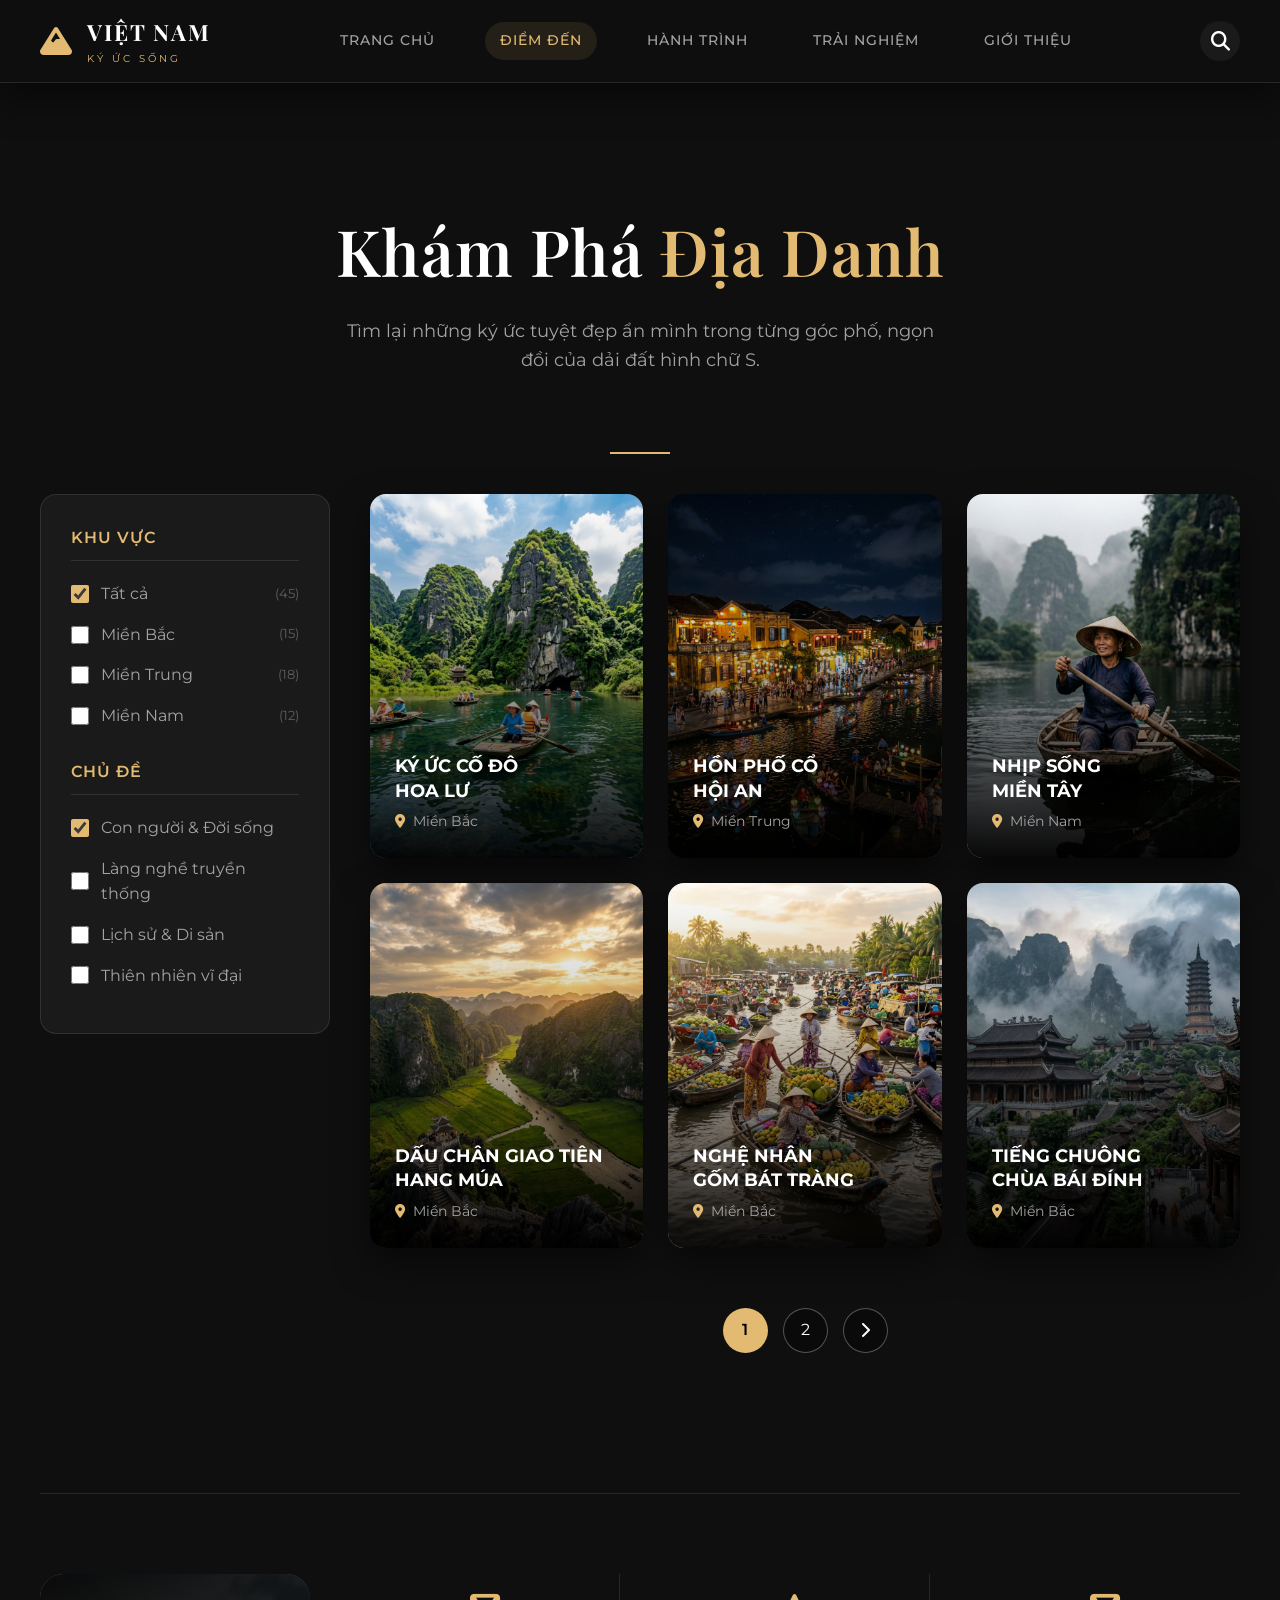
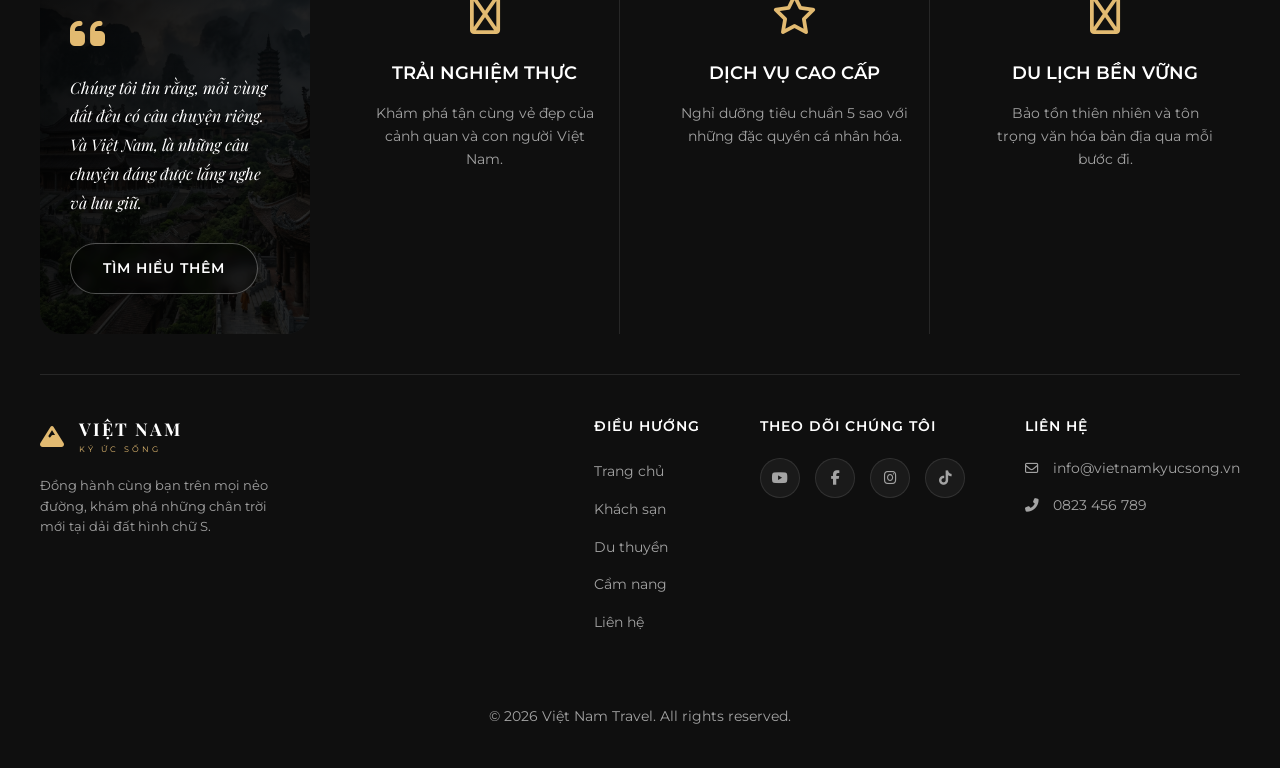
==== category.html @ fe4d3ed4 "first commit" ====
<!DOCTYPE html>
<html lang="vi">
<head>
    <meta charset="UTF-8">
    <meta name="viewport" content="width=device-width, initial-scale=1.0">
    <title>Khám Phá Địa Danh | Việt Nam Ký Ức Sống</title>
    <link rel="stylesheet" href="style.css">
    <link rel="stylesheet" href="https://cdnjs.cloudflare.com/ajax/libs/font-awesome/6.4.0/css/all.min.css">
</head>
<body>

    <!-- Navbar -->
    <header class="navbar scrolled">
        <a href="index.html" class="logo">
            <i class="fas fa-mountain" style="font-size: 2rem; color: var(--gold);"></i>
            <div class="logo-text">
                <span>VIỆT NAM</span>
                <span>KÝ ỨC SỐNG</span>
            </div>
        </a>
        <nav class="nav-links">
            <a href="index.html">Trang Chủ</a>
            <a href="category.html" class="active">Điểm Đến</a>
            <a href="#">Hành Trình</a>
            <a href="#">Trải Nghiệm</a>
            <a href="#">Giới Thiệu</a>
        </nav>
        <div class="search-container">
            <input type="text" class="search-input" id="searchInput" placeholder="Tìm kiếm điểm đến...">
            <div class="nav-search" onclick="toggleSearch()">
                <i class="fas fa-search"></i>
            </div>
        </div>
        <button class="hamburger" onclick="toggleMenu()">
            <span></span>
            <span></span>
            <span></span>
        </button>
    </header>

    <!-- Mobile Overlay Nav -->
    <div class="mobile-overlay" id="mobileOverlay">
        <nav>
            <a href="index.html">Trang Chủ</a>
            <a href="category.html" class="active">Điểm Đến</a>
            <a href="#">Hành Trình</a>
            <a href="#">Trải Nghiệm</a>
            <a href="#">Giới Thiệu</a>
        </nav>
    </div>

    <!-- Page Header -->
    <section class="page-header">
        <div class="container">
            <h1 class="font-serif">Khám Phá <span class="text-gold">Địa Danh</span></h1>
            <p style="color: var(--text-muted); font-size: 1.1rem; max-width: 600px; margin: 0 auto;">Tìm lại những ký ức tuyệt đẹp ẩn mình trong từng góc phố, ngọn đồi của dải đất hình chữ S.</p>
        </div>
    </section>

    <!-- Main Content -->
    <section class="section" style="padding-top: 40px;">
        <div class="container category-layout" style="display: flex; gap: 40px; position: relative;">
            
            <!-- Sidebar -->
            <div style="width: 25%;">
                <aside class="filter-sidebar">
                    <div class="filter-group">
                        <h4>Khu Vực</h4>
                        <label><input type="checkbox" checked> Tất cả <span style="margin-left: auto; font-size: 0.8rem; opacity: 0.5;">(45)</span></label>
                        <label><input type="checkbox"> Miền Bắc <span style="margin-left: auto; font-size: 0.8rem; opacity: 0.5;">(15)</span></label>
                        <label><input type="checkbox"> Miền Trung <span style="margin-left: auto; font-size: 0.8rem; opacity: 0.5;">(18)</span></label>
                        <label><input type="checkbox"> Miền Nam <span style="margin-left: auto; font-size: 0.8rem; opacity: 0.5;">(12)</span></label>
                    </div>

                    <div class="filter-group" style="margin-bottom: 0;">
                        <h4>Chủ Đề</h4>
                        <label><input type="checkbox" checked> Con người & Đời sống</label>
                        <label><input type="checkbox"> Làng nghề truyền thống</label>
                        <label><input type="checkbox"> Lịch sử & Di sản</label>
                        <label><input type="checkbox"> Thiên nhiên vĩ đại</label>
                    </div>
                </aside>
            </div>

            <!-- Grid -->
            <div style="width: 75%;">
                <div class="grid-4" style="grid-template-columns: repeat(3, 1fr);">
                    
                    <!-- Card 1 -->
                    <div class="card" onclick="window.location.href='single.html'">
                        <div class="card-img">
                            <img src="assets/images/ninhbinh.png" alt="Ninh Bình">
                        </div>
                        <div class="card-overlay">
                            <h3 class="card-title">Ký Ức Cố Đô<br>Hoa Lư</h3>
                            <div class="card-meta"><i class="fas fa-map-marker-alt"></i> Miền Bắc</div>
                        </div>
                    </div>

                    <!-- Card 2 -->
                    <div class="card" onclick="window.location.href='single.html'">
                        <div class="card-img">
                            <img src="assets/images/hoian.png" alt="Hội An">
                        </div>
                        <div class="card-overlay">
                            <h3 class="card-title">Hồn Phố Cổ<br>Hội An</h3>
                            <div class="card-meta"><i class="fas fa-map-marker-alt"></i> Miền Trung</div>
                        </div>
                    </div>

                    <!-- Card 3 -->
                    <div class="card" onclick="window.location.href='single.html'">
                        <div class="card-img">
                            <img src="assets/images/boat.png" alt="Sông Nước">
                        </div>
                        <div class="card-overlay">
                            <h3 class="card-title">Nhịp Sống<br>Miền Tây</h3>
                            <div class="card-meta"><i class="fas fa-map-marker-alt"></i> Miền Nam</div>
                        </div>
                    </div>

                    <!-- Card 4 -->
                    <div class="card" onclick="window.location.href='single.html'">
                        <div class="card-img">
                            <img src="assets/images/hangmua.png" alt="Hang Múa">
                        </div>
                        <div class="card-overlay">
                            <h3 class="card-title">Dấu Chân Giao Tiên<br>Hang Múa</h3>
                            <div class="card-meta"><i class="fas fa-map-marker-alt"></i> Miền Bắc</div>
                        </div>
                    </div>

                    <!-- Card 5 -->
                    <div class="card" onclick="window.location.href='single.html'">
                        <div class="card-img">
                            <img src="assets/images/mekong.png" alt="Mekong">
                        </div>
                        <div class="card-overlay">
                            <h3 class="card-title">Nghệ Nhân<br>Gốm Bát Tràng</h3>
                            <div class="card-meta"><i class="fas fa-map-marker-alt"></i> Miền Bắc</div>
                        </div>
                    </div>

                    <!-- Card 6 -->
                    <div class="card" onclick="window.location.href='single.html'">
                        <div class="card-img">
                            <img src="assets/images/baidinh.png" alt="Bái Đính">
                        </div>
                        <div class="card-overlay">
                            <h3 class="card-title">Tiếng Chuông<br>Chùa Bái Đính</h3>
                            <div class="card-meta"><i class="fas fa-map-marker-alt"></i> Miền Bắc</div>
                        </div>
                    </div>

                </div>

                <!-- Pagination -->
                <div style="margin-top: 60px; display: flex; justify-content: center; gap: 15px;">
                    <a href="#" style="width: 45px; height: 45px; display: flex; align-items: center; justify-content: center; background: var(--gold); color: #000; border-radius: 50%; font-weight: 600; font-family: 'Montserrat';">1</a>
                    <a href="#" class="btn-outline" style="width: 45px; height: 45px; display: flex; align-items: center; justify-content: center; border-radius: 50%; padding: 0;">2</a>
                    <a href="#" class="btn-outline" style="width: 45px; height: 45px; display: flex; align-items: center; justify-content: center; border-radius: 50%; padding: 0;"><i class="fas fa-chevron-right"></i></a>
                </div>
            </div>
        </div>
    </section>

    <!-- Footer Area -->
    <footer class="container">
        <!-- Top Footer Grid -->
        <div class="footer-top">
            <div class="quote-box">
                <div class="quote-bg"><img src="assets/images/baidinh.png" alt="Bg"></div>
                <div class="quote-overlay"></div>
                <i class="fas fa-quote-left"></i>
                <p>Chúng tôi tin rằng, mỗi vùng đất đều có câu chuyện riêng. Và Việt Nam, là những câu chuyện đáng được lắng nghe và lưu giữ.</p>
                <a href="#" class="btn btn-outline" style="align-self: flex-start; border-radius: 50px;">TÌM HIỂU THÊM</a>
            </div>
            <div class="feature-col">
                <i class="fas fa-map-marked-alt"></i>
                <h4>TRẢI NGHIỆM THỰC</h4>
                <p>Khám phá tận cùng vẻ đẹp của cảnh quan và con người Việt Nam.</p>
            </div>
            <div class="feature-col">
                <i class="fas fa-star"></i>
                <h4>DỊCH VỤ CAO CẤP</h4>
                <p>Nghỉ dưỡng tiêu chuẩn 5 sao với những đặc quyền cá nhân hóa.</p>
            </div>
            <div class="feature-col">
                <i class="fas fa-leaf"></i>
                <h4>DU LỊCH BỀN VỮNG</h4>
                <p>Bảo tồn thiên nhiên và tôn trọng văn hóa bản địa qua mỗi bước đi.</p>
            </div>
        </div>

        <!-- Bottom Footer Nav -->
        <div class="footer-bottom">
            <div>
                <a href="index.html" class="logo" style="margin-bottom: 20px;">
                    <i class="fas fa-mountain" style="font-size: 1.5rem; color: var(--gold);"></i>
                    <div class="logo-text">
                        <span style="font-size: 1.1rem;">VIỆT NAM</span>
                        <span style="font-size: 0.5rem;">KÝ ỨC SỐNG</span>
                    </div>
                </a>
                <p style="font-size: 0.8rem; color: var(--text-muted); max-width: 250px;">Đồng hành cùng bạn trên mọi nẻo đường, khám phá những chân trời mới tại dải đất hình chữ S.</p>
            </div>
            
            <div class="footer-nav">
                <div class="footer-col">
                    <h5>ĐIỀU HƯỚNG</h5>
                    <ul>
                        <li><a href="#">Trang chủ</a></li>
                        <li><a href="#">Khách sạn</a></li>
                        <li><a href="#">Du thuyền</a></li>
                        <li><a href="#">Cẩm nang</a></li>
                        <li><a href="#">Liên hệ</a></li>
                    </ul>
                </div>
                <div class="footer-col">
                    <h5>THEO DÕI CHÚNG TÔI</h5>
                    <div class="social-nav">
                        <a href="#"><i class="fab fa-youtube"></i></a>
                        <a href="#"><i class="fab fa-facebook-f"></i></a>
                        <a href="#"><i class="fab fa-instagram"></i></a>
                        <a href="#"><i class="fab fa-tiktok"></i></a>
                    </div>
                </div>
                <div class="footer-col">
                    <h5>LIÊN HỆ</h5>
                    <ul style="font-size: 0.85rem; color: var(--text-muted);">
                        <li style="margin-bottom: 15px;"><i class="far fa-envelope" style="margin-right: 10px;"></i> info@vietnamkyucsong.vn</li>
                        <li><i class="fas fa-phone-alt" style="margin-right: 10px;"></i> 0823 456 789</li>
                    </ul>
                </div>
            </div>
        </div>

        <div class="copyright">
            &copy; 2026 Việt Nam Travel. All rights reserved.
        </div>
    </footer>

    <script>
        function toggleSearch() {
            const input = document.getElementById('searchInput');
            input.classList.toggle('active');
            if(input.classList.contains('active')) {
                input.focus();
            }
        }

        function toggleMenu() {
            const hamburger = document.querySelector('.hamburger');
            const overlay = document.getElementById('mobileOverlay');
            hamburger.classList.toggle('active');
            overlay.classList.toggle('active');
            document.body.style.overflow = overlay.classList.contains('active') ? 'hidden' : '';
        }
    </script>
</body>
</html>
---- style.css ----
@import url('https://fonts.googleapis.com/css2?family=Montserrat:wght@300;400;500;600;700&family=Playfair+Display:ital,wght@0,400;0,500;0,600;0,700;1,400&display=swap');

:root {
    --bg-dark: #0f0f0f;
    --bg-surface: #1a1a1a;
    --bg-card: #222222;
    --gold: #e2ba71;
    --gold-hover: #c49d59;
    --text-main: #ffffff;
    --text-muted: #a3a3a3;
    --border: rgba(255, 255, 255, 0.1);
    --radius-lg: 24px;
    --radius-md: 16px;
    --radius-sm: 8px;
    --shadow-glow: 0 10px 40px rgba(226, 186, 113, 0.15);
    --shadow-soft: 0 15px 35px rgba(0,0,0,0.5);
    --transition: all 0.4s cubic-bezier(0.16, 1, 0.3, 1);
}

* {
    margin: 0;
    padding: 0;
    box-sizing: border-box;
}

body {
    font-family: 'Montserrat', sans-serif;
    background-color: var(--bg-dark);
    color: var(--text-main);
    line-height: 1.6;
    overflow-x: hidden;
}

/* Typography */
h1, h2, h3, h4, h5, h6 {
    font-family: 'Playfair Display', serif;
    font-weight: 600;
}

.font-serif {
    font-family: 'Playfair Display', serif;
}

.text-gold {
    color: var(--gold);
}

a {
    text-decoration: none;
    color: inherit;
    transition: var(--transition);
}

img {
    max-width: 100%;
    display: block;
    object-fit: cover;
}

.container {
    max-width: 1400px;
    margin: 0 auto;
    padding: 0 40px;
}

/* Buttons */
.btn {
    display: inline-flex;
    align-items: center;
    justify-content: center;
    gap: 10px;
    padding: 14px 32px;
    font-size: 0.85rem;
    font-weight: 600;
    font-family: 'Montserrat', sans-serif;
    letter-spacing: 1px;
    text-transform: uppercase;
    cursor: pointer;
    transition: var(--transition);
    border-radius: 50px; /* Softer radius */
}

.btn-solid {
    background-color: var(--gold);
    color: #000;
    border: 1px solid var(--gold);
    box-shadow: 0 8px 20px rgba(226, 186, 113, 0.2);
}

.btn-solid:hover {
    background-color: var(--gold-hover);
    border-color: var(--gold-hover);
    transform: translateY(-3px);
    box-shadow: 0 12px 25px rgba(226, 186, 113, 0.4);
}

.btn-outline {
    background-color: rgba(0,0,0,0.3);
    backdrop-filter: blur(5px);
    color: var(--text-main);
    border: 1px solid rgba(255,255,255,0.3);
}

.btn-outline:hover {
    border-color: var(--gold);
    color: var(--gold);
    transform: translateY(-3px);
}

/* Navbar */
.navbar {
    position: absolute;
    top: 0;
    left: 0;
    width: 100%;
    padding: 30px 40px;
    display: flex;
    justify-content: space-between;
    align-items: center;
    z-index: 100;
    transition: var(--transition);
}

.navbar.scrolled {
    position: fixed;
    background: rgba(15, 15, 15, 0.95);
    backdrop-filter: blur(10px);
    padding: 15px 40px;
    border-bottom: 1px solid var(--border);
    box-shadow: var(--shadow-soft);
}

.logo {
    display: flex;
    align-items: center;
    gap: 15px;
}

.logo-text {
    display: flex;
    flex-direction: column;
}

.logo-text span:first-child {
    font-family: 'Playfair Display', serif;
    font-size: 1.4rem;
    font-weight: 700;
    letter-spacing: 2px;
}

.logo-text span:last-child {
    font-size: 0.65rem;
    text-transform: uppercase;
    letter-spacing: 3px;
    color: var(--gold);
}

.nav-links {
    display: flex;
    gap: 35px;
    align-items: center;
}

.nav-links a {
    font-size: 0.85rem;
    font-weight: 500;
    text-transform: uppercase;
    letter-spacing: 1px;
    color: var(--text-muted);
    position: relative;
    padding: 8px 15px;
    border-radius: 20px;
    transition: var(--transition);
}

.nav-links a:hover, .nav-links a.active {
    color: var(--gold);
    background: rgba(226, 186, 113, 0.1);
}

.nav-search {
    color: var(--text-main);
    font-size: 1.2rem;
    cursor: pointer;
    width: 40px;
    height: 40px;
    display: flex;
    align-items: center;
    justify-content: center;
    border-radius: 50%;
    background: rgba(255,255,255,0.05);
    transition: var(--transition);
    z-index: 2;
}

.nav-search:hover {
    background: var(--gold);
    color: #000;
}

.search-container {
    display: flex;
    align-items: center;
    position: relative;
}

.search-input {
    width: 0;
    opacity: 0;
    visibility: hidden;
    padding: 0;
    border: none;
    border-bottom: 1px solid var(--gold);
    background: transparent;
    color: var(--text-main);
    font-family: 'Montserrat', sans-serif;
    font-size: 0.9rem;
    transition: all 0.4s cubic-bezier(0.16, 1, 0.3, 1);
    outline: none;
    position: absolute;
    right: 50px; /* Expand from right to left */
}

.search-input.active {
    width: 250px;
    opacity: 1;
    visibility: visible;
    padding: 5px 10px;
}

.search-input::placeholder {
    color: rgba(255, 255, 255, 0.5);
}

/* Hero Section */
.hero {
    height: 100vh;
    position: relative;
    display: flex;
    align-items: center;
}

.hero-bg {
    position: absolute;
    inset: 0;
    width: 100%;
    height: 100%;
}

.hero-bg img {
    width: 100%;
    height: 100%;
    object-fit: cover;
}

.hero-overlay {
    position: absolute;
    inset: 0;
    background: linear-gradient(to right, rgba(0,0,0,0.8) 0%, rgba(0,0,0,0.3) 50%, transparent 100%),
                linear-gradient(to top, var(--bg-dark) 0%, transparent 20%);
}

.hero-content {
    position: relative;
    z-index: 10;
    max-width: 700px;
}

.hero-content h1 {
    font-size: clamp(3rem, 6vw, 4.5rem);
    line-height: 1.1;
    margin-bottom: 20px;
    letter-spacing: 2px;
    text-shadow: 0 10px 30px rgba(0,0,0,0.5);
}

.hero-content p {
    font-size: 1.15rem;
    color: var(--text-muted);
    margin-bottom: 40px;
    max-width: 500px;
    line-height: 1.8;
}

.hero-indicators {
    position: absolute; 
    bottom: 30px; 
    left: 50%; 
    transform: translateX(-50%); 
    display: flex; 
    gap: 12px; 
    z-index: 10;
    align-items: center;
}

.dot {
    width: 8px; 
    height: 8px; 
    background: var(--text-muted); 
    border-radius: 50%; 
    cursor: pointer;
    transition: var(--transition);
}

.dot.active {
    width: 30px; 
    height: 6px; 
    background: var(--gold); 
    border-radius: 3px;
}

/* Section Common */
.section {
    padding: 80px 0;
}

.section-header {
    display: flex;
    justify-content: space-between;
    align-items: flex-end;
    margin-bottom: 40px;
}

.section-title {
    font-family: 'Montserrat', sans-serif;
    font-size: 1.2rem;
    font-weight: 600;
    text-transform: uppercase;
    letter-spacing: 1px;
}

.view-all {
    font-size: 0.85rem;
    color: var(--text-muted);
    display: flex;
    align-items: center;
    gap: 8px;
    text-transform: uppercase;
    letter-spacing: 1px;
}

.view-all:hover {
    color: var(--gold);
}

/* Card Grids */
.scroll-container {
    display: flex;
    overflow-x: auto;
    scroll-snap-type: x mandatory;
    scroll-behavior: smooth;
    gap: 25px;
    padding-bottom: 20px;
    scrollbar-width: none; /* Firefox */
}

.scroll-container::-webkit-scrollbar {
    display: none; /* Chrome */
}

.scroll-container > * {
    flex: 0 0 calc(33.333% - 17px);
    scroll-snap-align: start;
}

.scroll-container.grid-5 {
    display: flex;
}

.grid-5.scroll-container > * {
    flex: 0 0 calc(25% - 19px);
}

.grid-4 {
    display: grid;
    grid-template-columns: repeat(4, 1fr);
    gap: 25px;
}

.grid-5 {
    display: grid;
    grid-template-columns: repeat(5, 1fr);
    gap: 20px;
}

.card {
    position: relative;
    border-radius: var(--radius-md);
    overflow: hidden;
    cursor: pointer;
    box-shadow: var(--shadow-soft);
    transition: var(--transition);
}

.card-img {
    aspect-ratio: 3/4;
    width: 100%;
}

.card-img img {
    width: 100%;
    height: 100%;
    object-fit: cover;
    transition: transform 1s ease;
}

.card:hover {
    transform: translateY(-10px);
    box-shadow: var(--shadow-glow);
    border: 1px solid rgba(226, 186, 113, 0.3);
}

.card:hover .card-img img {
    transform: scale(1.08);
}

.card-overlay {
    position: absolute;
    inset: 0;
    background: linear-gradient(to top, rgba(0,0,0,0.95) 0%, rgba(0,0,0,0.2) 60%, transparent 100%);
    display: flex;
    flex-direction: column;
    justify-content: flex-end;
    padding: 25px;
    transition: var(--transition);
}

.card-title {
    font-family: 'Montserrat', sans-serif;
    font-size: 1.1rem;
    font-weight: 700;
    text-transform: uppercase;
    margin-bottom: 8px;
    line-height: 1.4;
}

.card-meta {
    font-size: 0.85rem;
    color: var(--text-muted);
    display: flex;
    align-items: center;
    gap: 8px;
}

.card-meta i {
    color: var(--gold);
}

/* Category Page Specific */
.filter-sidebar {
    background: var(--bg-surface);
    border: 1px solid var(--border);
    border-radius: var(--radius-md);
    padding: 30px;
    position: sticky;
    top: 120px;
}

.filter-group {
    margin-bottom: 30px;
}

.filter-group h4 {
    font-family: 'Montserrat', sans-serif;
    font-size: 1rem;
    text-transform: uppercase;
    letter-spacing: 1px;
    margin-bottom: 20px;
    color: var(--gold);
    border-bottom: 1px solid var(--border);
    padding-bottom: 10px;
}

.filter-group label {
    display: flex;
    align-items: center;
    gap: 12px;
    margin-bottom: 15px;
    color: var(--text-muted);
    cursor: pointer;
    transition: var(--transition);
}

.filter-group label:hover {
    color: var(--text-main);
}

.filter-group input {
    accent-color: var(--gold);
    width: 18px;
    height: 18px;
}

/* Horizontal Video Cards */
.video-card {
    position: relative;
    border-radius: var(--radius-md);
    overflow: hidden;
    cursor: pointer;
    box-shadow: var(--shadow-soft);
    border: 1px solid transparent;
    transition: var(--transition);
}

.video-img {
    aspect-ratio: 16/9;
    width: 100%;
    position: relative;
}

.video-img img {
    width: 100%;
    height: 100%;
    transition: transform 0.8s ease;
}

.video-card:hover {
    transform: translateY(-8px);
    border-color: rgba(226, 186, 113, 0.3);
    box-shadow: var(--shadow-glow);
}

.video-card:hover .video-img img {
    transform: scale(1.05);
}

.time-badge {
    position: absolute;
    top: 15px;
    right: 15px;
    background: rgba(0,0,0,0.8);
    backdrop-filter: blur(5px);
    padding: 6px 12px;
    font-size: 0.75rem;
    border-radius: 20px;
    color: var(--gold);
    font-weight: 600;
}

.video-overlay {
    position: absolute;
    inset: 0;
    background: linear-gradient(to top, rgba(0,0,0,0.95) 0%, rgba(0,0,0,0.4) 50%, transparent 100%);
    display: flex;
    flex-direction: column;
    justify-content: flex-end;
    padding: 20px;
}

.video-title {
    font-size: 1rem;
    font-weight: 600;
    margin-bottom: 8px;
    line-height: 1.4;
}

.video-stats {
    display: flex;
    justify-content: space-between;
    font-size: 0.8rem;
    color: var(--text-muted);
}

/* Footer Quote Block */
.footer-top {
    display: grid;
    grid-template-columns: 1fr 1fr 1fr 1fr;
    gap: 40px;
    padding: 80px 0 40px;
    border-top: 1px solid var(--border);
    margin-top: 60px;
}

.quote-box {
    position: relative;
    grid-column: span 1;
    border-radius: var(--radius-lg);
    overflow: hidden;
    padding: 40px 30px;
    display: flex;
    flex-direction: column;
    justify-content: center;
    min-height: 300px;
}

.quote-bg {
    position: absolute;
    inset: 0;
    z-index: -2;
}

.quote-bg img {
    width: 100%;
    height: 100%;
    object-fit: cover;
    opacity: 0.5;
}

.quote-overlay {
    position: absolute;
    inset: 0;
    background: linear-gradient(135deg, rgba(0,0,0,0.9) 0%, rgba(0,0,0,0.5) 100%);
    z-index: -1;
}

.quote-box i {
    color: var(--gold);
    font-size: 2.5rem;
    margin-bottom: 20px;
}

.quote-box p {
    font-size: 1rem;
    line-height: 1.8;
    margin-bottom: 25px;
    font-family: 'Playfair Display', serif;
    font-style: italic;
}

.feature-col {
    display: flex;
    flex-direction: column;
    align-items: center;
    text-align: center;
    padding: 20px;
    border-right: 1px solid var(--border);
}

.feature-col:last-child {
    border-right: none;
}

.feature-col i {
    font-size: 2.5rem;
    color: var(--gold);
    margin-bottom: 25px;
    font-weight: 300;
}

.feature-col h4 {
    font-family: 'Montserrat', sans-serif;
    font-size: 1.1rem;
    text-transform: uppercase;
    margin-bottom: 15px;
}

.feature-col p {
    font-size: 0.9rem;
    color: var(--text-muted);
    line-height: 1.6;
}

/* Footer Bottom */
.footer-bottom {
    display: flex;
    justify-content: space-between;
    padding: 40px 0;
    border-top: 1px solid var(--border);
}

.footer-nav {
    display: flex;
    gap: 60px;
}

.footer-col h5 {
    font-family: 'Montserrat', sans-serif;
    font-size: 0.9rem;
    text-transform: uppercase;
    margin-bottom: 20px;
    color: var(--text-main);
    letter-spacing: 1px;
}

.footer-col ul {
    list-style: none;
}

.footer-col ul li {
    margin-bottom: 12px;
}

.footer-col a {
    font-size: 0.9rem;
    color: var(--text-muted);
}

.footer-col a:hover {
    color: var(--gold);
    padding-left: 5px;
}

.social-nav {
    display: flex;
    gap: 15px;
}

.social-nav a {
    width: 40px;
    height: 40px;
    border-radius: 50%;
    border: 1px solid var(--border);
    display: flex;
    align-items: center;
    justify-content: center;
    color: var(--text-muted);
    background: var(--bg-surface);
}

.social-nav a:hover {
    border-color: var(--gold);
    color: var(--bg-dark);
    background: var(--gold);
    transform: translateY(-3px);
}

.copyright {
    text-align: center;
    padding: 20px 0 40px;
    font-size: 0.85rem;
    color: var(--text-muted);
}

/* Page Header (Category/Single) */
.page-header {
    padding: 200px 0 80px;
    text-align: center;
    position: relative;
}

.page-header::before {
    content: '';
    position: absolute;
    bottom: 0;
    left: 50%;
    transform: translateX(-50%);
    width: 60px;
    height: 2px;
    background: var(--gold);
}

.page-header h1 {
    font-size: clamp(3rem, 5vw, 4rem);
    margin-bottom: 15px;
    letter-spacing: 1px;
}

.article-body {
    max-width: 800px;
    margin: 80px auto;
    font-size: 1.15rem;
    line-height: 1.8;
}

.article-body p {
    margin-bottom: 30px;
    color: #e5e5e5;
}

.article-body img {
    margin: 50px 0;
    border-radius: var(--radius-md);
    box-shadow: var(--shadow-soft);
}

.drop-cap {
    float: left;
    font-size: 5rem;
    line-height: 0.8;
    padding-right: 20px;
    padding-top: 10px;
    font-family: 'Playfair Display', serif;
    color: var(--gold);
}

/* Slider arrows overlay */
.nav-arrow {
    position: absolute;
    right: -25px;
    top: 50%;
    transform: translateY(-50%);
    width: 50px;
    height: 50px;
    border-radius: 50%;
    border: 1px solid var(--border);
    background: rgba(26, 26, 26, 0.8);
    backdrop-filter: blur(5px);
    display: flex;
    align-items: center;
    justify-content: center;
    z-index: 10;
    cursor: pointer;
    transition: var(--transition);
}

.nav-arrow.left {
    right: auto;
    left: -25px;
}

.nav-arrow:hover {
    border-color: var(--gold);
    color: var(--gold);
    background: var(--bg-dark);
    box-shadow: var(--shadow-glow);
}

/* =============================================
   MOBILE HAMBURGER MENU
   ============================================= */
.hamburger {
    display: none;
    flex-direction: column;
    justify-content: center;
    gap: 5px;
    width: 40px;
    height: 40px;
    cursor: pointer;
    z-index: 1001;
    background: none;
    border: none;
    padding: 8px;
}

.hamburger span {
    display: block;
    width: 24px;
    height: 2px;
    background: var(--text-main);
    border-radius: 2px;
    transition: var(--transition);
}

.hamburger.active span:nth-child(1) {
    transform: rotate(45deg) translate(5px, 5px);
}

.hamburger.active span:nth-child(2) {
    opacity: 0;
}

.hamburger.active span:nth-child(3) {
    transform: rotate(-45deg) translate(5px, -5px);
}

/* Mobile Overlay Nav */
.mobile-overlay {
    display: none;
    position: fixed;
    inset: 0;
    background: rgba(15, 15, 15, 0.97);
    backdrop-filter: blur(20px);
    z-index: 999;
    opacity: 0;
    visibility: hidden;
    transition: opacity 0.4s ease, visibility 0.4s ease;
}

.mobile-overlay.active {
    opacity: 1;
    visibility: visible;
}

.mobile-overlay nav {
    display: flex;
    flex-direction: column;
    align-items: center;
    justify-content: center;
    height: 100%;
    gap: 10px;
}

.mobile-overlay nav a {
    font-size: 1.3rem;
    font-weight: 500;
    text-transform: uppercase;
    letter-spacing: 2px;
    color: var(--text-muted);
    padding: 15px 30px;
    border-radius: 12px;
    transition: var(--transition);
}

.mobile-overlay nav a:hover,
.mobile-overlay nav a.active {
    color: var(--gold);
    background: rgba(226, 186, 113, 0.1);
}

/* =============================================
   RESPONSIVE — TABLET (max-width: 1024px)
   ============================================= */
@media (max-width: 1024px) {
    .container {
        padding: 0 30px;
    }

    /* Navbar */
    .navbar {
        padding: 20px 30px;
    }

    .navbar.scrolled {
        padding: 12px 30px;
    }

    .nav-links {
        display: none;
    }

    .hamburger,
    .mobile-overlay {
        display: flex;
    }

    /* Hero */
    .hero-content h1 {
        font-size: clamp(2.5rem, 5vw, 3.5rem);
    }

    .hero-content p {
        font-size: 1rem;
    }

    .hero-buttons {
        flex-direction: column;
        gap: 12px;
    }

    .hero-buttons .btn {
        width: 100%;
        max-width: 280px;
    }

    /* Scroll Containers */
    .scroll-container > * {
        flex: 0 0 calc(50% - 13px);
    }

    .grid-5.scroll-container > * {
        flex: 0 0 calc(33.333% - 17px);
    }

    /* Static Grids */
    .grid-4 {
        grid-template-columns: repeat(2, 1fr);
    }

    .grid-5:not(.scroll-container) {
        grid-template-columns: repeat(3, 1fr);
    }

    /* Nav Arrows */
    .nav-arrow {
        width: 40px;
        height: 40px;
        right: -15px;
    }

    .nav-arrow.left {
        left: -15px;
    }

    /* Category Page: sidebar + grid layout */
    .category-layout {
        flex-direction: column !important;
    }

    .category-layout > div:first-child {
        width: 100% !important;
    }

    .category-layout > div:last-child {
        width: 100% !important;
    }

    .filter-sidebar {
        position: static;
        display: flex;
        flex-wrap: wrap;
        gap: 30px;
    }

    .filter-sidebar .filter-group {
        flex: 1;
        min-width: 200px;
        margin-bottom: 0;
    }

    /* Footer */
    .footer-top {
        grid-template-columns: 1fr 1fr;
        gap: 30px;
    }

    .quote-box {
        grid-column: span 2;
    }

    .feature-col:nth-child(4) {
        border-right: none;
    }

    /* Section */
    .section {
        padding: 60px 0;
    }

    /* Single Page */
    .article-body {
        margin: 60px auto;
        padding: 0 10px;
    }

    .page-header {
        padding: 160px 0 60px;
    }
}

/* =============================================
   RESPONSIVE — MOBILE (max-width: 768px)
   ============================================= */
@media (max-width: 768px) {
    .container {
        padding: 0 20px;
    }

    /* Navbar */
    .navbar {
        padding: 15px 20px;
    }

    .navbar.scrolled {
        padding: 10px 20px;
    }

    .search-container {
        display: none;
    }

    .logo-text span:first-child {
        font-size: 1.1rem;
    }

    .logo i {
        font-size: 1.5rem !important;
    }

    /* Hero */
    .hero {
        height: 85vh;
    }

    .hero-content {
        padding-bottom: 60px;
    }

    .hero-content h1 {
        font-size: clamp(2rem, 8vw, 3rem);
        margin-bottom: 15px;
    }

    .hero-content p {
        font-size: 0.95rem;
        margin-bottom: 30px;
        max-width: 100%;
    }

    .hero-overlay {
        background: linear-gradient(to right, rgba(0,0,0,0.85) 0%, rgba(0,0,0,0.5) 70%, rgba(0,0,0,0.3) 100%),
                    linear-gradient(to top, var(--bg-dark) 0%, transparent 25%);
    }

    .btn {
        padding: 12px 24px;
        font-size: 0.8rem;
    }

    /* Section */
    .section {
        padding: 50px 0;
    }

    .section-header {
        margin-bottom: 25px;
    }

    .section-title {
        font-size: 1rem;
    }

    .view-all {
        font-size: 0.75rem;
    }

    /* Scroll Containers — show 1.5 cards */
    .scroll-container {
        gap: 15px;
        margin: 0 -20px;
        padding: 0 20px 15px;
    }

    .scroll-container > * {
        flex: 0 0 calc(75% - 8px);
    }

    .grid-5.scroll-container > * {
        flex: 0 0 calc(55% - 8px);
    }

    /* Hide nav arrows on mobile (use swipe) */
    .nav-arrow {
        display: none;
    }

    /* Static Grids */
    .grid-4 {
        grid-template-columns: repeat(2, 1fr);
        gap: 15px;
    }

    .grid-5:not(.scroll-container) {
        grid-template-columns: repeat(2, 1fr);
        gap: 15px;
    }

    /* Cards */
    .card-overlay {
        padding: 18px;
    }

    .card-title {
        font-size: 0.95rem;
    }

    .card-meta {
        font-size: 0.75rem;
    }

    /* Video Cards */
    .video-title {
        font-size: 0.9rem;
    }

    .video-stats {
        font-size: 0.75rem;
    }

    /* Category Page */
    .filter-sidebar {
        padding: 20px;
        border-radius: var(--radius-sm);
    }

    .filter-sidebar .filter-group {
        min-width: 150px;
    }

    .category-layout .grid-4 {
        grid-template-columns: repeat(2, 1fr) !important;
    }

    /* Footer */
    .footer-top {
        grid-template-columns: 1fr;
        gap: 25px;
        padding: 50px 0 30px;
    }

    .quote-box {
        grid-column: span 1;
        min-height: 250px;
    }

    .feature-col {
        border-right: none;
        border-bottom: 1px solid var(--border);
        padding: 25px 0;
    }

    .feature-col:last-child {
        border-bottom: none;
    }

    .feature-col i {
        font-size: 2rem;
        margin-bottom: 15px;
    }

    .footer-bottom {
        flex-direction: column;
        gap: 35px;
        padding: 30px 0;
    }

    .footer-nav {
        flex-direction: column;
        gap: 30px;
    }

    .copyright {
        padding: 15px 0 30px;
        font-size: 0.8rem;
    }

    /* Page Header (Category / Single) */
    .page-header {
        padding: 130px 0 50px;
    }

    .page-header h1 {
        font-size: clamp(2rem, 7vw, 3rem);
    }

    /* Single Page Article */
    .article-body {
        margin: 40px auto;
        font-size: 1rem;
        padding: 0;
    }

    .article-body img {
        margin: 30px 0;
        border-radius: var(--radius-sm);
    }

    .drop-cap {
        font-size: 3.5rem;
        padding-right: 12px;
    }

    /* Single page: trip info grid → 1 col */
    .article-body .trip-info-grid {
        grid-template-columns: 1fr !important;
    }

    /* Single page: tags & share → stack */
    .article-body .tags-share {
        flex-direction: column !important;
        gap: 20px !important;
        align-items: flex-start !important;
    }
}

/* =============================================
   RESPONSIVE — SMALL MOBILE (max-width: 480px)
   ============================================= */
@media (max-width: 480px) {
    .container {
        padding: 0 16px;
    }

    .hero {
        height: 80vh;
    }

    .hero-content h1 {
        font-size: 2rem;
    }

    .hero-content p {
        font-size: 0.9rem;
        line-height: 1.6;
    }

    .hero-indicators {
        bottom: 20px;
    }

    /* Scroll Containers — show 1 card */
    .scroll-container > * {
        flex: 0 0 calc(85% - 8px);
    }

    .grid-5.scroll-container > * {
        flex: 0 0 calc(70% - 8px);
    }

    /* Section */
    .section-title {
        font-size: 0.9rem;
    }

    /* Static Grids → single column */
    .grid-4 {
        grid-template-columns: 1fr;
    }

    .grid-5:not(.scroll-container) {
        grid-template-columns: 1fr;
    }

    .category-layout .grid-4 {
        grid-template-columns: 1fr !important;
    }

    /* Footer */
    .footer-top {
        padding: 40px 0 20px;
        margin-top: 30px;
    }

    .quote-box {
        padding: 25px 20px;
        min-height: 200px;
    }

    .quote-box i {
        font-size: 1.8rem;
    }

    .quote-box p {
        font-size: 0.9rem;
    }

    .feature-col h4 {
        font-size: 0.95rem;
    }

    .feature-col p {
        font-size: 0.85rem;
    }

    /* Page Header */
    .page-header {
        padding: 110px 0 40px;
    }

    .page-header h1 {
        font-size: 1.8rem;
    }

    /* Article */
    .article-body {
        font-size: 0.95rem;
        margin: 30px auto;
    }

    .drop-cap {
        font-size: 3rem;
    }

    /* Mobile overlay links smaller */
    .mobile-overlay nav a {
        font-size: 1.1rem;
        padding: 12px 25px;
    }
}
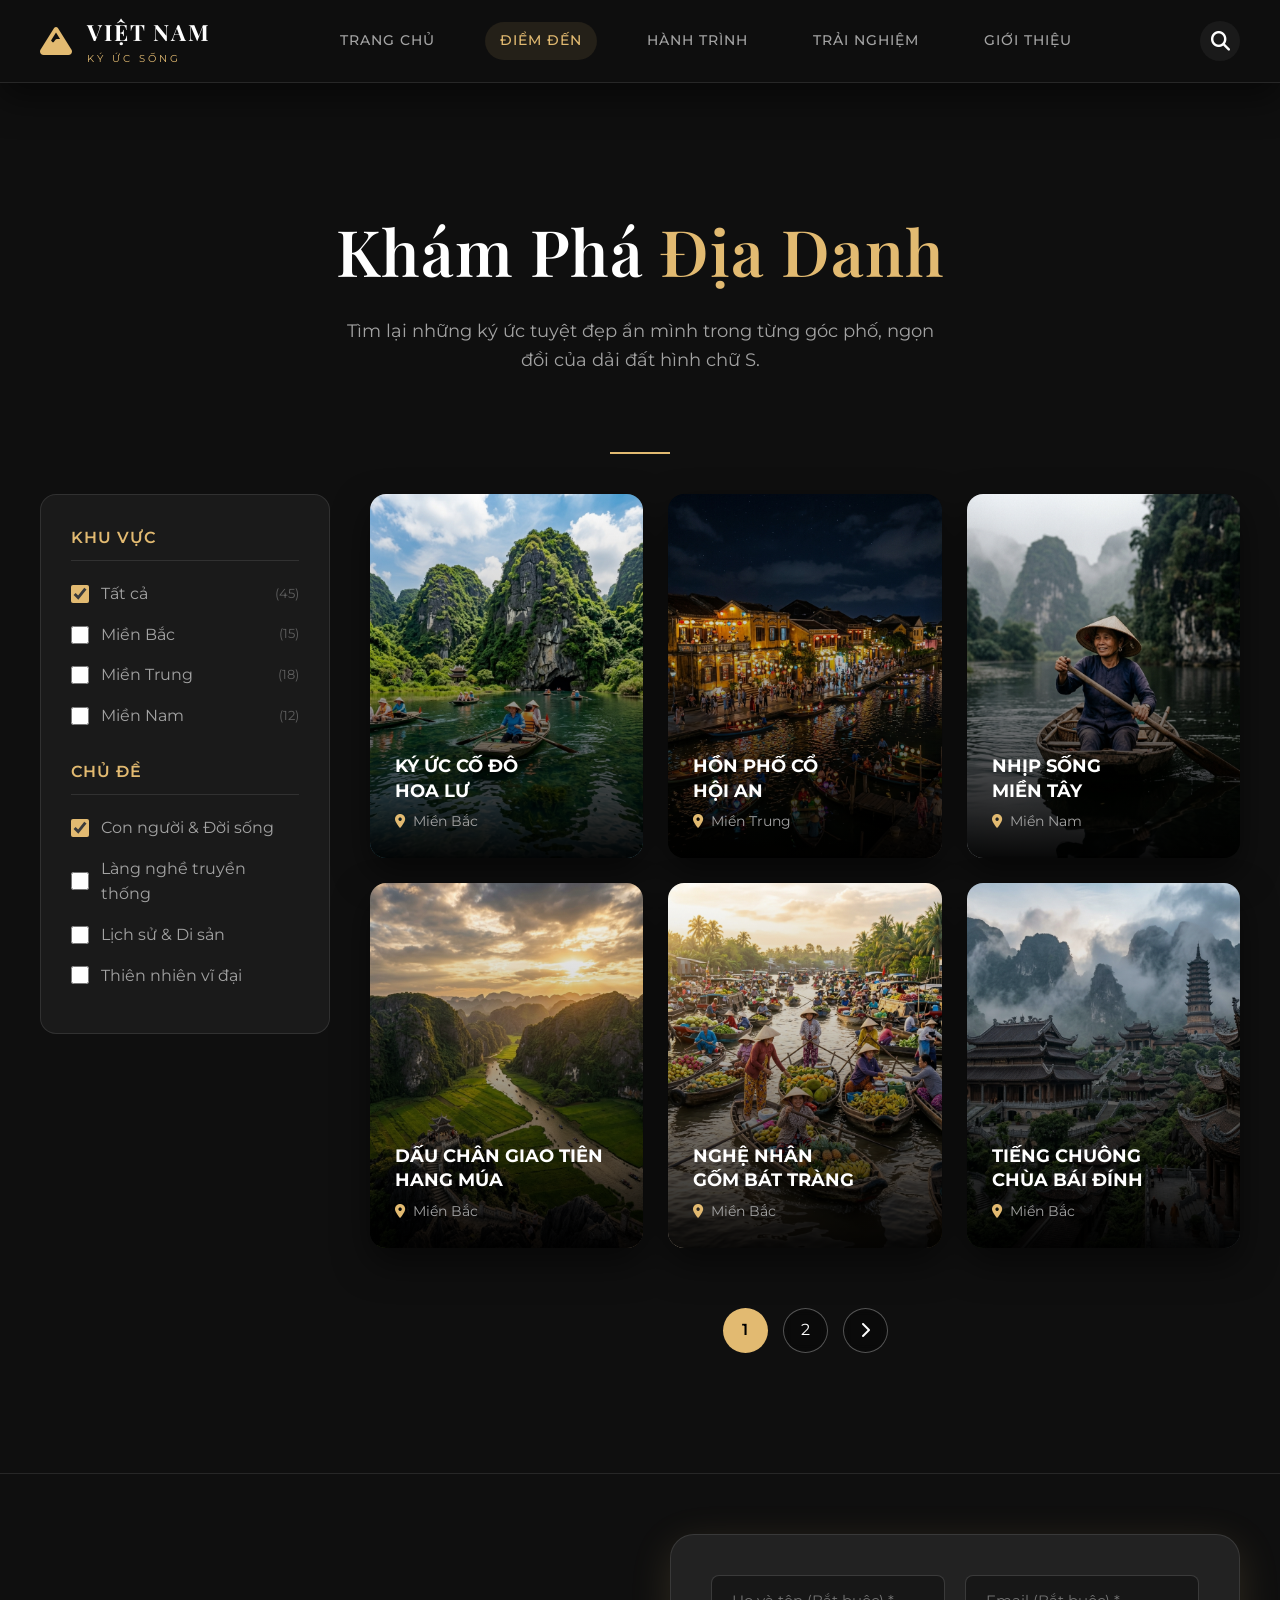
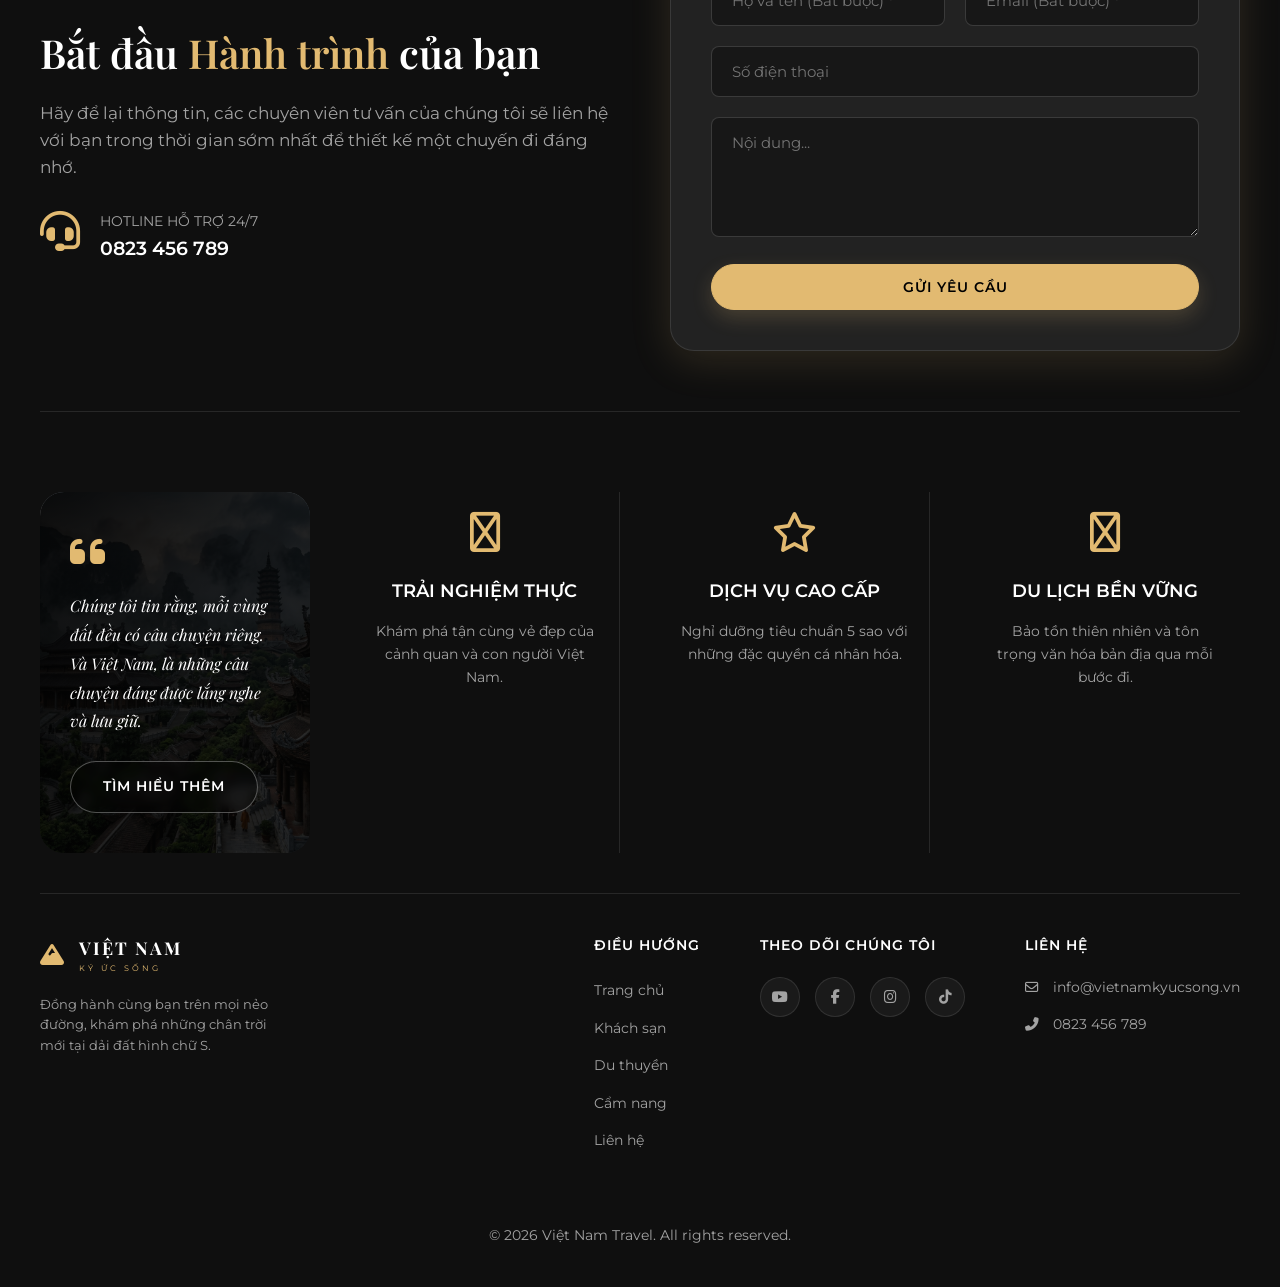
==== commit df175701: "feat: add responsive contact forms to pages and video embed component to article page" ====
--- a/category.html
+++ b/category.html
@@ -164,6 +164,38 @@
         </div>
     </section>
 
+    <!-- Contact Section -->
+    <section class="container" style="border-top: 1px solid var(--border); padding-top: 60px; margin-top: 40px;">
+        <div class="footer-contact">
+            <div class="contact-info">
+                <h3 class="font-serif">Bắt đầu <span class="text-gold">Hành trình</span> của bạn</h3>
+                <p>Hãy để lại thông tin, các chuyên viên tư vấn của chúng tôi sẽ liên hệ với bạn trong thời gian sớm nhất để thiết kế một chuyến đi đáng nhớ.</p>
+                <div style="display: flex; gap: 20px; margin-top: 20px;">
+                    <i class="fas fa-headset" style="font-size: 2.5rem; color: var(--gold);"></i>
+                    <div>
+                        <div style="font-size: 0.85rem; color: var(--text-muted); text-transform: uppercase;">Hotline hỗ trợ 24/7</div>
+                        <div style="font-size: 1.2rem; font-weight: 600; color: var(--text-main);">0823 456 789</div>
+                    </div>
+                </div>
+            </div>
+            <div class="contact-form-container">
+                <form class="contact-form" action="#" method="POST">
+                    <div class="form-row">
+                        <input type="text" class="form-control" name="name" placeholder="Họ và tên (Bắt buộc) *" required>
+                        <input type="email" class="form-control" name="email" placeholder="Email (Bắt buộc) *" required>
+                    </div>
+                    <div class="form-group">
+                        <input type="tel" class="form-control" name="phone" placeholder="Số điện thoại">
+                    </div>
+                    <div class="form-group">
+                        <textarea class="form-control" name="message" placeholder="Nội dung..."></textarea>
+                    </div>
+                    <button type="submit" class="btn btn-solid" style="width: 100%;">GỬI YÊU CẦU</button>
+                </form>
+            </div>
+        </div>
+    </section>
+
     <!-- Footer Area -->
     <footer class="container">
         <!-- Top Footer Grid -->
--- a/style.css
+++ b/style.css
@@ -603,6 +603,94 @@
     z-index: -1;
 }
 
+/* Contact Form Section */
+.footer-contact {
+    display: grid;
+    grid-template-columns: 1fr 1fr;
+    gap: 60px;
+    align-items: center;
+    margin-bottom: 40px;
+}
+
+.contact-info h3 {
+    font-size: 2.5rem;
+    margin-bottom: 15px;
+}
+
+.contact-info p {
+    color: var(--text-muted);
+    font-size: 1.05rem;
+    line-height: 1.6;
+    margin-bottom: 30px;
+}
+
+.contact-form {
+    background: var(--bg-card);
+    padding: 40px;
+    border-radius: var(--radius-lg);
+    border: 1px solid var(--border);
+    box-shadow: var(--shadow-glow);
+}
+
+.form-row {
+    display: grid;
+    grid-template-columns: 1fr 1fr;
+    gap: 20px;
+    margin-bottom: 20px;
+}
+
+.form-group {
+    margin-bottom: 20px;
+}
+
+.form-control {
+    width: 100%;
+    background: rgba(0,0,0,0.3);
+    border: 1px solid rgba(255,255,255,0.15);
+    color: var(--text-main);
+    padding: 15px 20px;
+    border-radius: var(--radius-sm);
+    font-family: 'Montserrat', sans-serif;
+    font-size: 0.95rem;
+    transition: var(--transition);
+}
+
+.form-control:focus {
+    outline: none;
+    border-color: var(--gold);
+    box-shadow: 0 0 10px rgba(226, 186, 113, 0.1);
+    background: rgba(0,0,0,0.5);
+}
+
+textarea.form-control {
+    resize: vertical;
+    min-height: 120px;
+}
+
+.form-control::placeholder {
+    color: rgba(255,255,255,0.4);
+}
+
+/* Responsive Video */
+.video-responsive {
+    position: relative;
+    padding-bottom: 56.25%; /* 16:9 aspect ratio */
+    height: 0;
+    overflow: hidden;
+    margin: 50px 0;
+    border-radius: var(--radius-md);
+    box-shadow: var(--shadow-soft);
+    border: 1px solid var(--border);
+}
+
+.video-responsive iframe {
+    position: absolute;
+    top: 0;
+    left: 0;
+    width: 100%;
+    height: 100%;
+}
+
 .quote-box i {
     color: var(--gold);
     font-size: 2.5rem;
@@ -1001,6 +1089,12 @@
         border-right: none;
     }
 
+    /* Contact Form */
+    .footer-contact {
+        grid-template-columns: 1fr;
+        gap: 40px;
+    }
+
     /* Section */
     .section {
         padding: 60px 0;
@@ -1172,6 +1266,15 @@
         min-height: 250px;
     }
 
+    /* Contact Form */
+    .contact-form {
+        padding: 30px 20px;
+    }
+    
+    .form-row {
+        grid-template-columns: 1fr;
+    }
+
     .feature-col {
         border-right: none;
         border-bottom: 1px solid var(--border);
